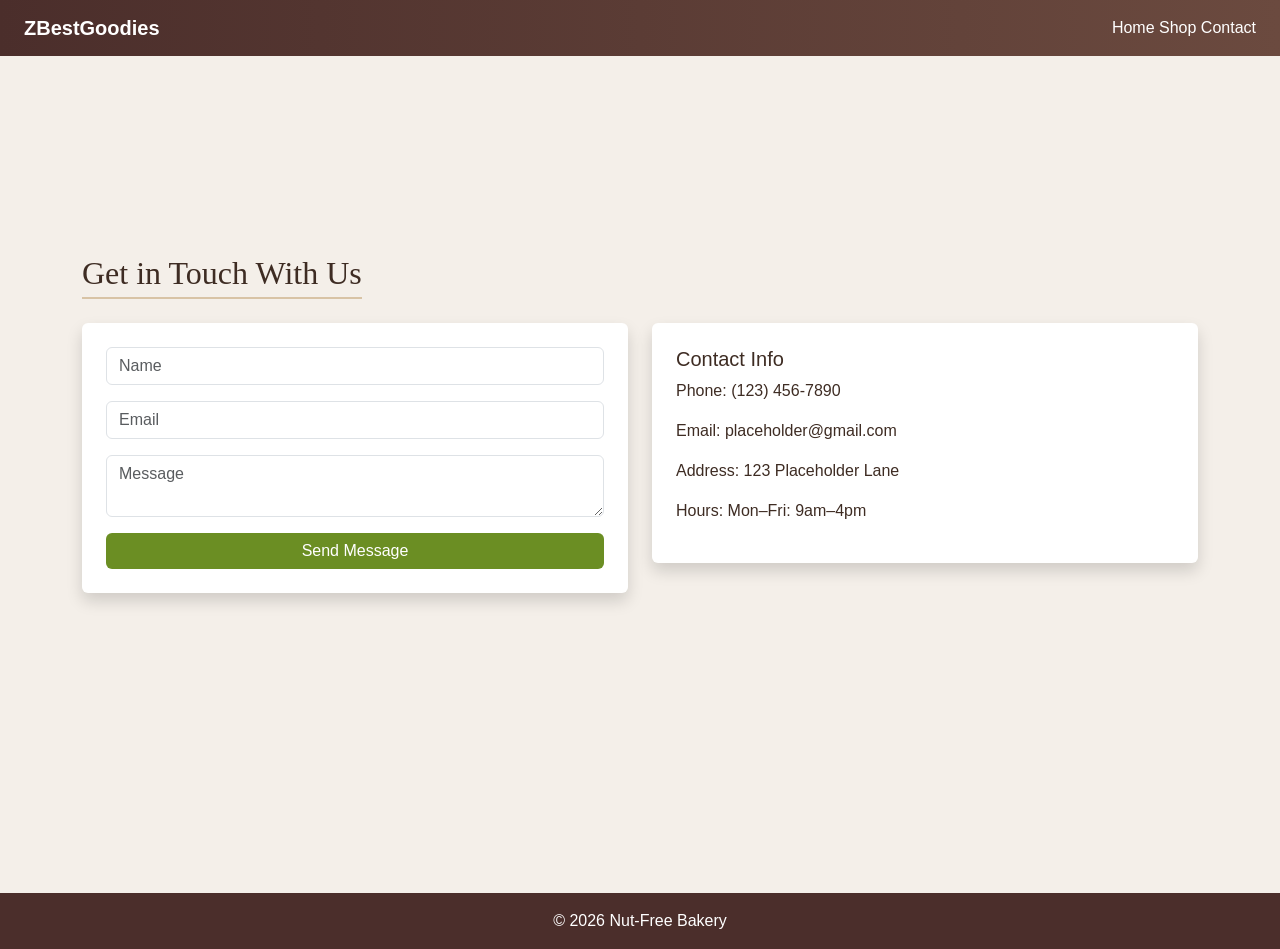
==== contact.html @ af6b980d "Made bare bones version of site" ====
<!doctype html>
<html lang="en">

<head>
    <title>Contact</title>
    <meta charset="utf-8" />
    <meta name="viewport" content="width=device-width, initial-scale=1" />

    <link href="https://cdn.jsdelivr.net/npm/bootstrap@5.3.2/dist/css/bootstrap.min.css" rel="stylesheet" />
    <link rel="stylesheet" href="style.css">
</head>

<body>

    <header class="navbar navbar-expand-lg navbar-dark custom-nav px-4">
        <a class="navbar-brand fw-bold" href="#">ZBestGoodies</a>
        <div class="ms-auto">
            <a href="index.html" class="nav-link d-inline text-white">Home</a>
            <a href="shop.html" class="nav-link d-inline text-white">Shop</a>
            <a href="contact.html" class="nav-link d-inline text-white">Contact</a>
        </div>
    </header>

    <main class="container my-5">
        <h2 class="text-center mb-4 section-title">Get in Touch With Us</h2>

        <div class="row g-4">
            <div class="col-md-6">
                <form class="p-4 shadow rounded bg-white">
                    <input class="form-control mb-3" type="text" placeholder="Name">
                    <input class="form-control mb-3" type="email" placeholder="Email">
                    <textarea class="form-control mb-3" placeholder="Message"></textarea>
                    <button class="btn custom-btn w-100">Send Message</button>
                </form>
            </div>

            <div class="col-md-6">
                <div class="p-4 bg-white shadow rounded">
                    <h5>Contact Info</h5>
                    <p>Phone: (123) 456-7890</p>
                    <p>Email: placeholder@gmail.com</p>
                    <p>Address: 123 Placeholder Lane</p>
                    <p>Hours: Mon–Fri: 9am–4pm</p>
                </div>
            </div>
        </div>
    </main>

    <footer class="text-center py-3 custom-footer">
        © 2026 Nut-Free Bakery
    </footer>

    <script src="https://cdn.jsdelivr.net/npm/bootstrap@5.3.2/dist/js/bootstrap.min.js"></script>
</body>

</html>
---- style.css ----
body {
    background: #f4efe9;
    color: #3e2c23;
    font-family: 'Segoe UI', sans-serif;
}

.custom-nav {
    background: linear-gradient(90deg, #4b2e2b, #6b4a3f);
}

.hero {
    background: url('https://placehold.co/600x400') center/cover;
    height: 1000px;
}

.section-title {
    font-family: Georgia, serif;
    border-bottom: 2px solid #d8c3a5;
    display: inline-block;
    padding-bottom: 5px;
    margin-top: 150px;
}

.custom-btn {
    background: #6b8e23;
    color: white;
    border: none;
}

.custom-btn:hover {
    background: #556b2f;
}

.product-card {
    border: none;
    transition: transform 0.2s;
    margin-top: 25px;
}

.product-card:hover {
    transform: scale(1.03);
}

.custom-footer {
    background: #4b2e2b;
    color: white;
    margin-top: 300px;
}

.card img {
    height: 400px;
    object-fit: cover;
}
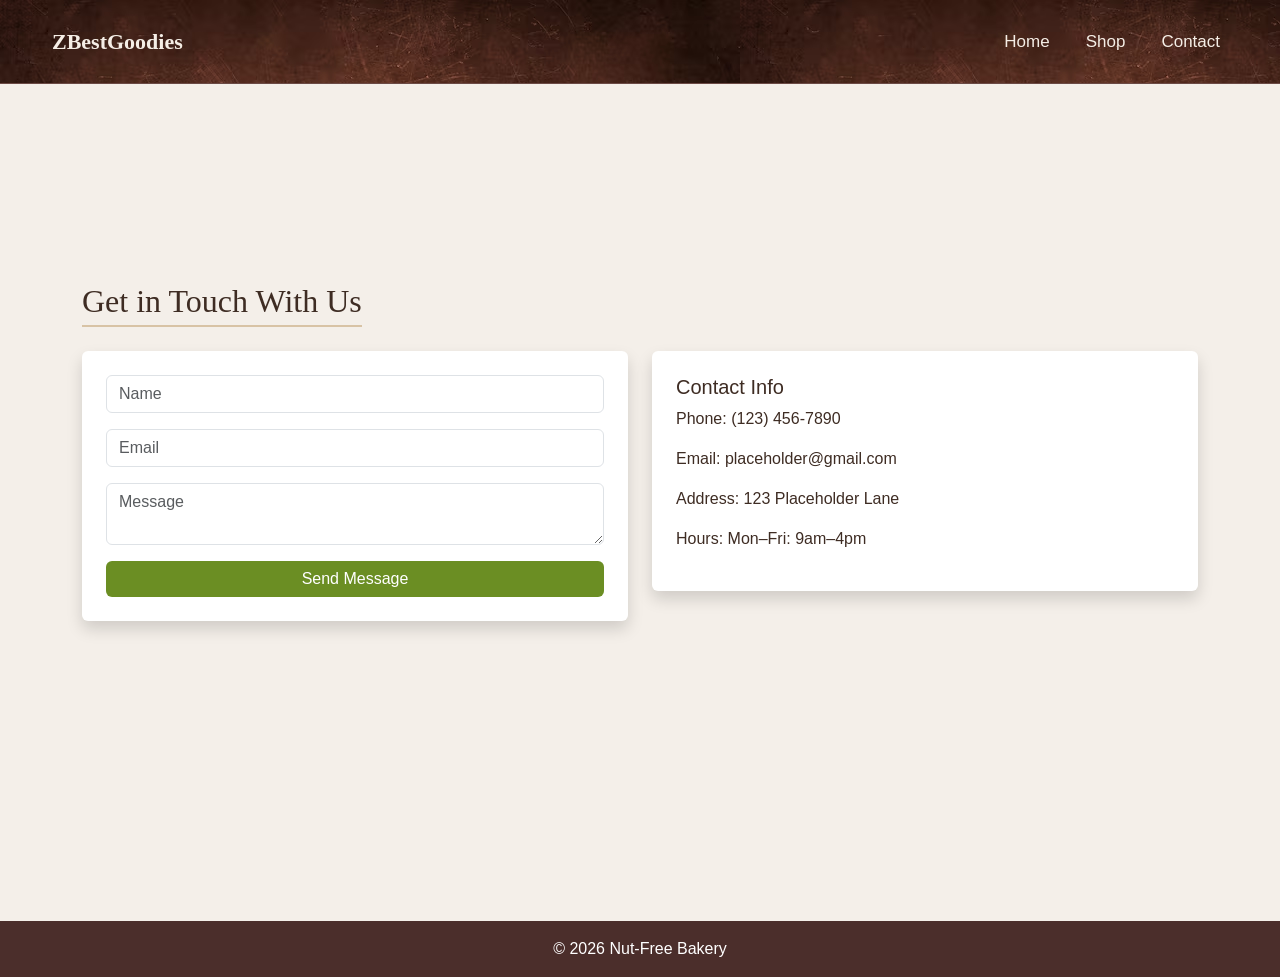
==== commit 6e025fcd: "Made nav better" ====
--- a/contact.html
+++ b/contact.html
@@ -12,13 +12,29 @@
 
 <body>
 
-    <header class="navbar navbar-expand-lg navbar-dark custom-nav px-4">
-        <a class="navbar-brand fw-bold" href="#">ZBestGoodies</a>
-        <div class="ms-auto">
-            <a href="index.html" class="nav-link d-inline text-white">Home</a>
-            <a href="shop.html" class="nav-link d-inline text-white">Shop</a>
-            <a href="contact.html" class="nav-link d-inline text-white">Contact</a>
-        </div>
+    <header>
+        <nav class="navbar navbar-expand-lg navbar-dark">
+            <div class="container-fluid">
+                <a class="navbar-brand" href="#">ZBestGoodies</a>
+                <button class="navbar-toggler" type="button" data-bs-toggle="collapse" data-bs-target="#navbarNav"
+                    aria-controls="navbarNav" aria-expanded="false" aria-label="Toggle navigation">
+                    <span class="navbar-toggler-icon"></span>
+                </button>
+                <div class="collapse navbar-collapse" id="navbarNav">
+                    <ul class="navbar-nav ms-auto">
+                        <li class="nav-item">
+                            <a class="nav-link" href="index.html">Home</a>
+                        </li>
+                        <li class="nav-item">
+                            <a class="nav-link" href="shop.html">Shop</a>
+                        </li>
+                        <li class="nav-item">
+                            <a class="nav-link" href="contact.html">Contact</a>
+                        </li>
+                    </ul>
+                </div>
+            </div>
+        </nav>
     </header>
 
     <main class="container my-5">
--- a/style.css
+++ b/style.css
@@ -4,13 +4,49 @@
     font-family: 'Segoe UI', sans-serif;
 }
 
-.custom-nav {
-    background: linear-gradient(90deg, #4b2e2b, #6b4a3f);
+.navbar {
+    background-image: url("imgs/brown-concrete-wall-with-scratches-vector_53876-143109.png");
+    padding: 20px 40px;
+    border-bottom: 1px solid #6b4a45;
+}
+
+.navbar-brand {
+    font-family: 'Georgia', serif;
+    font-size: 22px;
+    font-weight: bold;
+    color: #f5eee6 !important;
+}
+
+.navbar-nav .nav-link {
+    color: #f5eee6 !important;
+    font-size: 17px;
+    margin-left: 20px;
+    transition: opacity 0.2s ease;
+}
+
+.navbar-nav .nav-link:hover {
+    opacity: 0.7;
+}
+
+.navbar-nav .nav-link.active {
+    border-bottom: 2px solid #d6bfa7;
+}
+
+.navbar-toggler {
+    border-color: #f5eee6;
+}
+
+.navbar-toggler-icon {
+    filter: invert(1);
+}
+
+.container-fluid {
+    max-width: 1200px;
 }
 
 .hero {
     background: url('https://placehold.co/600x400') center/cover;
-    height: 1000px;
+    height: 900px;
 }
 
 .section-title {
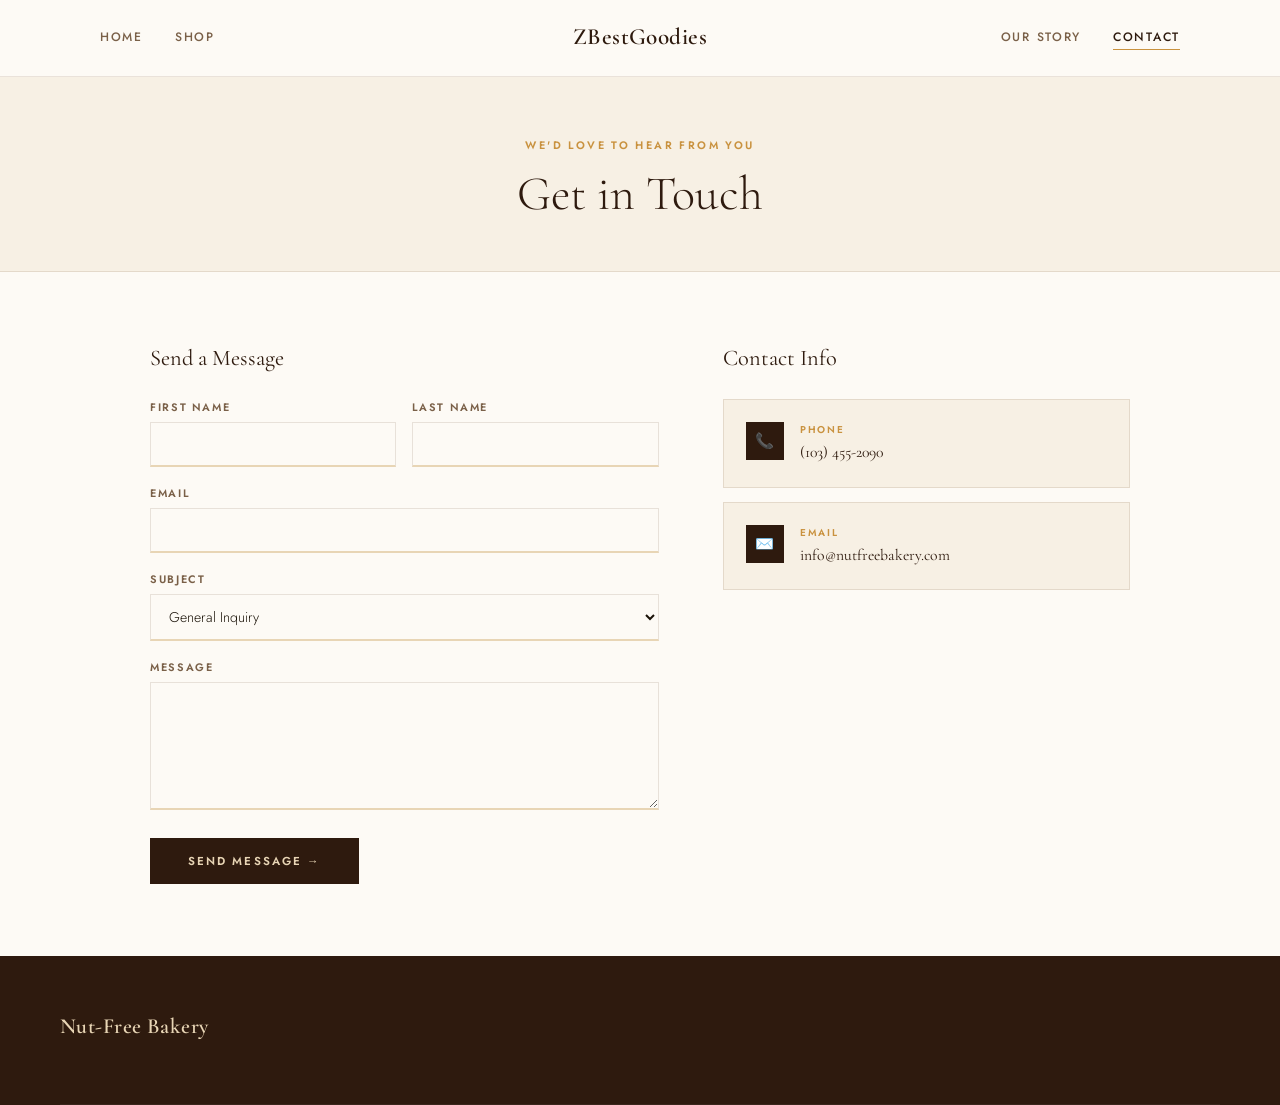
==== commit 2c97dbbf: "Restyled everything" ====
--- a/contact.html
+++ b/contact.html
@@ -1,72 +1,103 @@
-<!doctype html>
+<!DOCTYPE html>
 <html lang="en">
 
 <head>
-    <title>Contact</title>
-    <meta charset="utf-8" />
-    <meta name="viewport" content="width=device-width, initial-scale=1" />
+    <meta charset="UTF-8">
+    <meta name="viewport" content="width=device-width, initial-scale=1.0">
+    <title>Contact — Nut-Free Bakery</title>
 
-    <link href="https://cdn.jsdelivr.net/npm/bootstrap@5.3.2/dist/css/bootstrap.min.css" rel="stylesheet" />
     <link rel="stylesheet" href="style.css">
+    <link href="https://fonts.googleapis.com/css2?family=Cormorant+Garamond&family=Jost&display=swap" rel="stylesheet">
 </head>
 
 <body>
 
     <header>
-        <nav class="navbar navbar-expand-lg navbar-dark">
-            <div class="container-fluid">
-                <a class="navbar-brand" href="#">ZBestGoodies</a>
-                <button class="navbar-toggler" type="button" data-bs-toggle="collapse" data-bs-target="#navbarNav"
-                    aria-controls="navbarNav" aria-expanded="false" aria-label="Toggle navigation">
-                    <span class="navbar-toggler-icon"></span>
-                </button>
-                <div class="collapse navbar-collapse" id="navbarNav">
-                    <ul class="navbar-nav ms-auto">
-                        <li class="nav-item">
-                            <a class="nav-link" href="index.html">Home</a>
-                        </li>
-                        <li class="nav-item">
-                            <a class="nav-link" href="shop.html">Shop</a>
-                        </li>
-                        <li class="nav-item">
-                            <a class="nav-link" href="contact.html">Contact</a>
-                        </li>
-                    </ul>
-                </div>
-            </div>
-        </nav>
-    </header>
+        <div class="header-inner">
+            <nav class="nav-left">
+                <a href="index.html">Home</a>
+                <a href="shop.html">Shop</a>
+            </nav>
 
-    <main class="container my-5">
-        <h2 class="text-center mb-4 section-title">Get in Touch With Us</h2>
-
-        <div class="row g-4">
-            <div class="col-md-6">
-                <form class="p-4 shadow rounded bg-white">
-                    <input class="form-control mb-3" type="text" placeholder="Name">
-                    <input class="form-control mb-3" type="email" placeholder="Email">
-                    <textarea class="form-control mb-3" placeholder="Message"></textarea>
-                    <button class="btn custom-btn w-100">Send Message</button>
-                </form>
+            <div class="logo">
+                <span class="logo-name">ZBestGoodies</span>
             </div>
 
-            <div class="col-md-6">
-                <div class="p-4 bg-white shadow rounded">
-                    <h5>Contact Info</h5>
-                    <p>Phone: (123) 456-7890</p>
-                    <p>Email: placeholder@gmail.com</p>
-                    <p>Address: 123 Placeholder Lane</p>
-                    <p>Hours: Mon–Fri: 9am–4pm</p>
+            <div class="nav-right">
+                <div class="nav-right-links">
+                    <a href="index.html#about-anchor">Our Story</a>
+                    <a class="active" href="contact.html">Contact</a>
                 </div>
             </div>
         </div>
-    </main>
+    </header>
 
-    <footer class="text-center py-3 custom-footer">
-        © 2026 Nut-Free Bakery
+    <div class="page-hero">
+        <span class="tag">We'd love to hear from you</span>
+        <h1>Get in Touch</h1>
+    </div>
+
+    <div class="contact-inner">
+
+        <!-- FORM -->
+        <div class="contact-form-section">
+            <h2>Send a Message</h2>
+
+            <div class="form-row">
+                <div class="field"><label>First Name</label><input type="text"></div>
+                <div class="field"><label>Last Name</label><input type="text"></div>
+            </div>
+
+            <div class="field"><label>Email</label><input type="email"></div>
+
+            <div class="field">
+                <label>Subject</label>
+                <select>
+                    <option>General Inquiry</option>
+                    <option>Order Question</option>
+                </select>
+            </div>
+
+            <div class="field"><label>Message</label><textarea></textarea></div>
+
+            <button class="btn-send" onclick="sendMessage()">Send Message →</button>
+        </div>
+
+        <!-- INFO -->
+        <div class="contact-info-section">
+            <h2>Contact Info</h2>
+
+            <div class="info-card">
+                <div class="info-icon">📞</div>
+                <div>
+                    <div class="info-lbl">Phone</div>
+                    <div class="info-val">(103) 455-2090</div>
+                </div>
+            </div>
+
+            <div class="info-card">
+                <div class="info-icon">✉️</div>
+                <div>
+                    <div class="info-lbl">Email</div>
+                    <div class="info-val">info@nutfreebakery.com</div>
+                </div>
+            </div>
+
+        </div>
+
+    </div>
+
+    <footer>
+        <div class="footer-grid">
+            <div class="f-brand">
+                <span class="logo-name">Nut-Free Bakery</span>
+            </div>
+        </div>
     </footer>
 
-    <script src="https://cdn.jsdelivr.net/npm/bootstrap@5.3.2/dist/js/bootstrap.min.js"></script>
+    <div class="toast" id="toast"></div>
+
+    <script src="script.js"></script>
 </body>
 
 </html>
--- a/style.css
+++ b/style.css
@@ -1,89 +1,1213 @@
+*,
+*::before,
+*::after {
+    margin: 0;
+    padding: 0;
+    box-sizing: border-box;
+}
+
+:root {
+    --ink: #1a1208;
+    --espresso: #2e1a0e;
+    --walnut: #5c3317;
+    --caramel: #a0632a;
+    --gold: #c9923f;
+    --sand: #e8d5b5;
+    --parchment: #f7f0e4;
+    --paper: #fdfaf5;
+    --white: #ffffff;
+    --muted: #7a6048;
+    --border: rgba(92, 51, 23, 0.12);
+    --serif: 'Cormorant Garamond', Georgia, serif;
+    --sans: 'Jost', sans-serif;
+    --ease-out: cubic-bezier(0.16, 1, 0.3, 1);
+}
+
+html {
+    scroll-behavior: smooth;
+}
+
 body {
-    background: #f4efe9;
-    color: #3e2c23;
-    font-family: 'Segoe UI', sans-serif;
-}
-
-.navbar {
-    background-image: url("imgs/brown-concrete-wall-with-scratches-vector_53876-143109.png");
-    padding: 20px 40px;
-    border-bottom: 1px solid #6b4a45;
-}
-
-.navbar-brand {
-    font-family: 'Georgia', serif;
-    font-size: 22px;
-    font-weight: bold;
-    color: #f5eee6 !important;
-}
-
-.navbar-nav .nav-link {
-    color: #f5eee6 !important;
-    font-size: 17px;
-    margin-left: 20px;
-    transition: opacity 0.2s ease;
-}
-
-.navbar-nav .nav-link:hover {
-    opacity: 0.7;
-}
-
-.navbar-nav .nav-link.active {
-    border-bottom: 2px solid #d6bfa7;
-}
-
-.navbar-toggler {
-    border-color: #f5eee6;
-}
-
-.navbar-toggler-icon {
-    filter: invert(1);
-}
-
-.container-fluid {
-    max-width: 1200px;
-}
-
+    font-family: var(--sans);
+    background: var(--paper);
+    color: var(--ink);
+    -webkit-font-smoothing: antialiased;
+}
+
+a {
+    text-decoration: none;
+    color: inherit;
+}
+
+button {
+    cursor: pointer;
+    font-family: var(--sans);
+}
+
+/* ── ANNOUNCEMENT BAR ── */
+.announce {
+    background: var(--espresso);
+    color: var(--sand);
+    text-align: center;
+    padding: 9px 20px;
+    font-size: 0.75rem;
+    letter-spacing: 0.15em;
+    text-transform: uppercase;
+}
+
+/* ── HEADER ── */
+header {
+    background: rgba(253, 250, 245, 0.96);
+    border-bottom: 1px solid var(--border);
+    position: sticky;
+    top: 0;
+    z-index: 200;
+    backdrop-filter: blur(12px);
+}
+
+.header-inner {
+    max-width: 1160px;
+    margin: 0 auto;
+    padding: 0 40px;
+    height: 76px;
+    display: grid;
+    grid-template-columns: 1fr auto 1fr;
+    align-items: center;
+}
+
+.nav-left {
+    display: flex;
+    gap: 32px;
+    align-items: center;
+}
+
+.nav-left a,
+.nav-right-links a {
+    font-size: 0.76rem;
+    letter-spacing: 0.14em;
+    text-transform: uppercase;
+    color: var(--muted);
+    font-weight: 500;
+    position: relative;
+    transition: color 0.2s;
+    padding-bottom: 2px;
+    cursor: pointer;
+}
+
+.nav-left a::after,
+.nav-right-links a::after {
+    content: '';
+    position: absolute;
+    bottom: -2px;
+    left: 0;
+    right: 0;
+    height: 1px;
+    background: var(--gold);
+    transform: scaleX(0);
+    transform-origin: left;
+    transition: transform 0.3s var(--ease-out);
+}
+
+.nav-left a:hover,
+.nav-right-links a:hover,
+.nav-left a.active,
+.nav-right-links a.active {
+    color: var(--espresso);
+}
+
+.nav-left a:hover::after,
+.nav-right-links a:hover::after,
+.nav-left a.active::after,
+.nav-right-links a.active::after {
+    transform: scaleX(1);
+}
+
+.logo {
+    text-align: center;
+    cursor: pointer;
+}
+
+.logo-mark {
+    display: block;
+    font-size: 0.6rem;
+    letter-spacing: 0.3em;
+    text-transform: uppercase;
+    color: var(--gold);
+    font-weight: 500;
+    margin-bottom: 3px;
+}
+
+.logo-name {
+    font-family: var(--serif);
+    font-size: 1.45rem;
+    font-weight: 600;
+    color: var(--espresso);
+    letter-spacing: 0.02em;
+    line-height: 1;
+}
+
+.nav-right {
+    display: flex;
+    justify-content: flex-end;
+    align-items: center;
+    gap: 28px;
+}
+
+.nav-right-links {
+    display: flex;
+    gap: 32px;
+}
+
+.nav-icons {
+    display: flex;
+    gap: 12px;
+    align-items: center;
+}
+
+.icon-btn {
+    background: none;
+    border: none;
+    color: var(--muted);
+    width: 34px;
+    height: 34px;
+    display: flex;
+    align-items: center;
+    justify-content: center;
+    border-radius: 50%;
+    transition: background 0.2s, color 0.2s;
+    font-size: 1rem;
+}
+
+.icon-btn:hover {
+    background: var(--sand);
+    color: var(--espresso);
+}
+
+/* ── PAGES ── */
+.page {
+    display: none;
+    animation: fadeUp 0.45s var(--ease-out) both;
+}
+
+.page.active {
+    display: block;
+}
+
+@keyframes fadeUp {
+    from {
+        opacity: 0;
+        transform: translateY(16px);
+    }
+
+    to {
+        opacity: 1;
+        transform: translateY(0);
+    }
+}
+
+/* ═══════════════════════════════════════
+   HOME
+═══════════════════════════════════════ */
 .hero {
-    background: url('https://placehold.co/600x400') center/cover;
-    height: 900px;
-}
-
-.section-title {
-    font-family: Georgia, serif;
-    border-bottom: 2px solid #d8c3a5;
-    display: inline-block;
-    padding-bottom: 5px;
-    margin-top: 150px;
-}
-
-.custom-btn {
-    background: #6b8e23;
-    color: white;
+    position: relative;
+    min-height: 86vh;
+    display: flex;
+    align-items: center;
+    overflow: hidden;
+    background: var(--espresso);
+}
+
+.hero-bg {
+    position: absolute;
+    inset: 0;
+    background: radial-gradient(ellipse 70% 90% at 60% 50%, rgba(100, 55, 20, 0.6) 0%, transparent 70%),
+        linear-gradient(135deg, #1e0e05 0%, #3d1f0a 45%, #2e1a0e 100%);
+}
+
+.hero-bg::after {
+    content: '';
+    position: absolute;
+    inset: 0;
+    opacity: 0.5;
+    background-image: url("data:image/svg+xml,%3Csvg xmlns='http://www.w3.org/2000/svg' width='300' height='300'%3E%3Cfilter id='n'%3E%3CfeTurbulence type='fractalNoise' baseFrequency='0.75' numOctaves='4' stitchTiles='stitch'/%3E%3C/filter%3E%3Crect width='300' height='300' filter='url(%23n)' opacity='0.06'/%3E%3C/svg%3E");
+}
+
+.hero-circle {
+    position: absolute;
+    right: 7%;
+    top: 50%;
+    transform: translateY(-50%);
+    width: min(44vw, 520px);
+    aspect-ratio: 1;
+    border-radius: 50%;
+    border: 1px solid rgba(201, 146, 63, 0.18);
+    display: flex;
+    align-items: center;
+    justify-content: center;
+}
+
+.hero-circle::before {
+    content: '';
+    position: absolute;
+    inset: 32px;
+    border-radius: 50%;
+    border: 1px solid rgba(201, 146, 63, 0.1);
+}
+
+.hero-emoji {
+    font-size: min(16vw, 190px);
+    filter: drop-shadow(0 40px 80px rgba(0, 0, 0, 0.55));
+    animation: bob 7s ease-in-out infinite;
+    position: relative;
+    z-index: 1;
+}
+
+@keyframes bob {
+
+    0%,
+    100% {
+        transform: translateY(0) rotate(-4deg);
+    }
+
+    50% {
+        transform: translateY(-20px) rotate(4deg);
+    }
+}
+
+.hero-content {
+    position: relative;
+    z-index: 2;
+    max-width: 1160px;
+    margin: 0 auto;
+    padding: 80px 40px;
+    width: 100%;
+}
+
+.eyebrow {
+    display: inline-flex;
+    align-items: center;
+    gap: 10px;
+    font-size: 0.7rem;
+    letter-spacing: 0.26em;
+    text-transform: uppercase;
+    color: var(--gold);
+    font-weight: 500;
+    margin-bottom: 22px;
+}
+
+.eyebrow::before,
+.eyebrow::after {
+    content: '';
+    width: 26px;
+    height: 1px;
+    background: var(--gold);
+    opacity: 0.55;
+}
+
+.hero h1 {
+    font-family: var(--serif);
+    font-size: clamp(3.2rem, 6.5vw, 5.8rem);
+    font-weight: 300;
+    color: var(--white);
+    line-height: 1.02;
+    margin-bottom: 10px;
+    max-width: 540px;
+}
+
+.hero h1 em {
+    font-style: italic;
+    color: var(--gold);
+}
+
+.hero-sub {
+    font-size: 0.85rem;
+    color: rgba(232, 213, 181, 0.55);
+    letter-spacing: 0.12em;
+    margin-bottom: 50px;
+    font-weight: 300;
+}
+
+.hero-btns {
+    display: flex;
+    gap: 14px;
+    flex-wrap: wrap;
+}
+
+.btn-primary {
+    display: inline-flex;
+    align-items: center;
+    gap: 8px;
+    background: var(--gold);
+    color: var(--white);
     border: none;
-}
-
-.custom-btn:hover {
-    background: #556b2f;
-}
-
-.product-card {
+    padding: 15px 36px;
+    font-size: 0.75rem;
+    font-weight: 600;
+    letter-spacing: 0.16em;
+    text-transform: uppercase;
+    transition: all 0.3s var(--ease-out);
+}
+
+.btn-primary:hover {
+    background: var(--caramel);
+    transform: translateY(-2px);
+    box-shadow: 0 14px 44px rgba(201, 146, 63, 0.32);
+}
+
+.btn-ghost {
+    display: inline-flex;
+    align-items: center;
+    gap: 8px;
+    background: transparent;
+    color: rgba(232, 213, 181, 0.75);
+    border: 1px solid rgba(232, 213, 181, 0.25);
+    padding: 15px 36px;
+    font-size: 0.75rem;
+    font-weight: 500;
+    letter-spacing: 0.14em;
+    text-transform: uppercase;
+    transition: all 0.3s var(--ease-out);
+}
+
+.btn-ghost:hover {
+    background: rgba(255, 255, 255, 0.07);
+    border-color: rgba(232, 213, 181, 0.5);
+    transform: translateY(-2px);
+}
+
+/* STATS */
+.stats {
+    background: var(--parchment);
+    border-bottom: 1px solid var(--border);
+}
+
+.stats-inner {
+    max-width: 1000px;
+    margin: 0 auto;
+    padding: 36px 40px;
+    display: flex;
+    justify-content: center;
+}
+
+.stat {
+    flex: 1;
+    text-align: center;
+    padding: 0 36px;
+    border-right: 1px solid var(--border);
+    max-width: 220px;
+}
+
+.stat:last-child {
+    border-right: none;
+}
+
+.stat-n {
+    display: block;
+    font-family: var(--serif);
+    font-size: 2.4rem;
+    font-weight: 600;
+    color: var(--espresso);
+    line-height: 1;
+}
+
+.stat-l {
+    display: block;
+    font-size: 0.68rem;
+    letter-spacing: 0.14em;
+    text-transform: uppercase;
+    color: var(--muted);
+    margin-top: 7px;
+}
+
+/* ABOUT */
+.about {
+    max-width: 1120px;
+    margin: 0 auto;
+    padding: 100px 40px;
+    display: grid;
+    grid-template-columns: 1fr 1fr;
+    gap: 72px;
+    align-items: center;
+}
+
+.about-visual {
+    position: relative;
+}
+
+.about-img {
+    width: 100%;
+    aspect-ratio: 4/5;
+    background: linear-gradient(145deg, #3d200f, #6b3a1f 50%, #9a5a30);
+    display: flex;
+    align-items: center;
+    justify-content: center;
+    font-size: 7rem;
+    position: relative;
+    overflow: hidden;
+}
+
+.about-img::after {
+    content: '';
+    position: absolute;
+    inset: 0;
+    background: linear-gradient(to bottom, transparent 55%, rgba(20, 10, 3, 0.5));
+}
+
+.about-badge {
+    position: absolute;
+    bottom: -20px;
+    right: -20px;
+    width: 108px;
+    height: 108px;
+    background: var(--gold);
+    border-radius: 50%;
+    display: flex;
+    flex-direction: column;
+    align-items: center;
+    justify-content: center;
+    border: 4px solid var(--paper);
+    box-shadow: 0 10px 36px rgba(201, 146, 63, 0.38);
+}
+
+.badge-n {
+    font-family: var(--serif);
+    font-size: 1.55rem;
+    font-weight: 600;
+    color: var(--white);
+    line-height: 1;
+}
+
+.badge-t {
+    font-size: 0.58rem;
+    letter-spacing: 0.1em;
+    text-transform: uppercase;
+    color: rgba(255, 255, 255, 0.85);
+    text-align: center;
+}
+
+.about-copy .tag {
+    display: inline-flex;
+    align-items: center;
+    gap: 8px;
+    font-size: 0.68rem;
+    letter-spacing: 0.22em;
+    text-transform: uppercase;
+    color: var(--gold);
+    font-weight: 600;
+    margin-bottom: 18px;
+}
+
+.about-copy .tag::before {
+    content: '';
+    width: 22px;
+    height: 1px;
+    background: var(--gold);
+}
+
+.about-copy h2 {
+    font-family: var(--serif);
+    font-size: clamp(2rem, 3.2vw, 2.7rem);
+    font-weight: 300;
+    color: var(--espresso);
+    line-height: 1.18;
+    margin-bottom: 22px;
+}
+
+.about-copy h2 em {
+    font-style: italic;
+}
+
+.about-copy p {
+    font-size: 0.91rem;
+    line-height: 1.85;
+    color: var(--muted);
+    margin-bottom: 14px;
+    font-weight: 300;
+}
+
+.signature {
+    font-family: var(--serif);
+    font-size: 1.65rem;
+    font-style: italic;
+    color: var(--caramel);
+    margin-top: 28px;
+}
+
+/* FEATURED */
+.featured {
+    background: var(--espresso);
+    padding: 84px 40px;
+    text-align: center;
+}
+
+.section-eyebrow {
+    font-size: 0.68rem;
+    letter-spacing: 0.24em;
+    text-transform: uppercase;
+    color: var(--gold);
+    font-weight: 600;
+    display: block;
+    margin-bottom: 12px;
+}
+
+.featured h2 {
+    font-family: var(--serif);
+    font-size: clamp(1.8rem, 2.8vw, 2.4rem);
+    color: var(--white);
+    font-weight: 300;
+    margin-bottom: 54px;
+}
+
+.feat-grid {
+    max-width: 900px;
+    margin: 0 auto;
+    display: grid;
+    grid-template-columns: repeat(3, 1fr);
+    gap: 2px;
+}
+
+.feat-card {
+    background: rgba(255, 255, 255, 0.04);
+    padding: 42px 26px;
+    transition: background 0.3s;
+    cursor: pointer;
+}
+
+.feat-card:hover {
+    background: rgba(255, 255, 255, 0.09);
+}
+
+.feat-icon {
+    font-size: 2.8rem;
+    margin-bottom: 16px;
+}
+
+.feat-name {
+    font-family: var(--serif);
+    font-size: 1.1rem;
+    color: var(--sand);
+    margin-bottom: 8px;
+    line-height: 1.3;
+}
+
+.feat-price {
+    font-size: 0.78rem;
+    color: var(--gold);
+    letter-spacing: 0.08em;
+    font-weight: 600;
+}
+
+.feat-cta {
+    margin-top: 14px;
+    font-size: 0.67rem;
+    letter-spacing: 0.14em;
+    text-transform: uppercase;
+    color: rgba(232, 213, 181, 0.35);
+    transition: color 0.2s;
+}
+
+.feat-card:hover .feat-cta {
+    color: var(--gold);
+}
+
+/* ═══════════════════════════════════════
+   SHOP
+═══════════════════════════════════════ */
+.page-hero {
+    background: var(--parchment);
+    border-bottom: 1px solid var(--border);
+    padding: 60px 40px 48px;
+    text-align: center;
+}
+
+.page-hero .tag {
+    font-size: 0.68rem;
+    letter-spacing: 0.22em;
+    text-transform: uppercase;
+    color: var(--gold);
+    font-weight: 600;
+    display: block;
+    margin-bottom: 12px;
+}
+
+.page-hero h1 {
+    font-family: var(--serif);
+    font-size: clamp(2rem, 4vw, 3rem);
+    font-weight: 300;
+    color: var(--espresso);
+}
+
+.breadcrumb {
+    font-size: 0.74rem;
+    letter-spacing: 0.06em;
+    color: var(--muted);
+    margin-top: 14px;
+}
+
+.breadcrumb span {
+    color: var(--gold);
+    margin: 0 5px;
+}
+
+.shop-inner {
+    max-width: 1000px;
+    margin: 0 auto;
+    padding: 60px 40px;
+}
+
+.shop-toolbar {
+    display: flex;
+    align-items: center;
+    justify-content: space-between;
+    margin-bottom: 36px;
+    padding-bottom: 22px;
+    border-bottom: 1px solid var(--border);
+}
+
+.filter-tabs {
+    display: flex;
+    gap: 6px;
+}
+
+.ftab {
+    background: none;
+    border: 1px solid var(--border);
+    padding: 7px 18px;
+    font-size: 0.7rem;
+    letter-spacing: 0.12em;
+    text-transform: uppercase;
+    color: var(--muted);
+    transition: all 0.2s;
+    border-radius: 2px;
+}
+
+.ftab.active,
+.ftab:hover {
+    background: var(--espresso);
+    color: var(--sand);
+    border-color: var(--espresso);
+}
+
+.shop-count {
+    font-size: 0.76rem;
+    color: var(--muted);
+    letter-spacing: 0.06em;
+}
+
+.product-grid {
+    display: grid;
+    grid-template-columns: repeat(auto-fill, minmax(285px, 1fr));
+    gap: 24px;
+}
+
+.pcard {
+    background: var(--white);
+    border: 1px solid var(--border);
+    overflow: hidden;
+    transition: box-shadow 0.3s var(--ease-out), transform 0.3s var(--ease-out);
+}
+
+.pcard:hover {
+    box-shadow: 0 18px 54px rgba(30, 15, 5, 0.11);
+    transform: translateY(-5px);
+}
+
+.pcard-img {
+    aspect-ratio: 4/3;
+    background: linear-gradient(135deg, var(--parchment), var(--sand));
+    display: flex;
+    align-items: center;
+    justify-content: center;
+    font-size: 4.5rem;
+    position: relative;
+}
+
+.pcard-badge {
+    position: absolute;
+    top: 12px;
+    right: 12px;
+    background: var(--gold);
+    color: var(--white);
+    font-size: 0.6rem;
+    letter-spacing: 0.12em;
+    text-transform: uppercase;
+    padding: 4px 10px;
+    font-weight: 600;
+}
+
+.pcard-body {
+    padding: 22px;
+}
+
+.pcard-cat {
+    font-size: 0.64rem;
+    letter-spacing: 0.2em;
+    text-transform: uppercase;
+    color: var(--gold);
+    font-weight: 600;
+    margin-bottom: 8px;
+}
+
+.pcard-name {
+    font-family: var(--serif);
+    font-size: 1.2rem;
+    color: var(--espresso);
+    margin-bottom: 10px;
+    line-height: 1.25;
+}
+
+.pcard-desc {
+    font-size: 0.82rem;
+    color: var(--muted);
+    line-height: 1.65;
+    margin-bottom: 20px;
+    font-weight: 300;
+}
+
+.pcard-foot {
+    display: flex;
+    align-items: center;
+    justify-content: space-between;
+}
+
+.pcard-price {
+    font-family: var(--serif);
+    font-size: 1.35rem;
+    font-weight: 600;
+    color: var(--espresso);
+}
+
+.btn-add {
+    background: var(--espresso);
+    color: var(--sand);
     border: none;
-    transition: transform 0.2s;
-    margin-top: 25px;
-}
-
-.product-card:hover {
-    transform: scale(1.03);
-}
-
-.custom-footer {
-    background: #4b2e2b;
-    color: white;
-    margin-top: 300px;
-}
-
-.card img {
-    height: 400px;
-    object-fit: cover;
+    padding: 10px 20px;
+    font-size: 0.68rem;
+    font-weight: 600;
+    letter-spacing: 0.12em;
+    text-transform: uppercase;
+    transition: all 0.22s;
+}
+
+.btn-add:hover {
+    background: var(--walnut);
+    transform: translateY(-1px);
+}
+
+/* ═══════════════════════════════════════
+   CONTACT
+═══════════════════════════════════════ */
+.contact-inner {
+    max-width: 1060px;
+    margin: 0 auto;
+    padding: 72px 40px;
+    display: grid;
+    grid-template-columns: 5fr 4fr;
+    gap: 64px;
+}
+
+.contact-form-section h2,
+.contact-info-section h2 {
+    font-family: var(--serif);
+    font-size: 1.4rem;
+    font-weight: 400;
+    color: var(--espresso);
+    margin-bottom: 28px;
+}
+
+.form-row {
+    display: grid;
+    grid-template-columns: 1fr 1fr;
+    gap: 16px;
+}
+
+.field {
+    margin-bottom: 18px;
+}
+
+.field label {
+    display: block;
+    font-size: 0.68rem;
+    letter-spacing: 0.15em;
+    text-transform: uppercase;
+    color: var(--muted);
+    font-weight: 600;
+    margin-bottom: 7px;
+}
+
+.field input,
+.field select,
+.field textarea {
+    width: 100%;
+    background: var(--paper);
+    border: 1px solid var(--border);
+    border-bottom: 2px solid var(--sand);
+    padding: 11px 14px;
+    font-family: var(--sans);
+    font-size: 0.88rem;
+    color: var(--ink);
+    outline: none;
+    transition: border-color 0.2s, background 0.2s;
+    font-weight: 300;
+    border-radius: 0;
+}
+
+.field input:focus,
+.field select:focus,
+.field textarea:focus {
+    border-bottom-color: var(--gold);
+    background: var(--white);
+}
+
+.field textarea {
+    resize: vertical;
+    min-height: 128px;
+}
+
+.btn-send {
+    background: var(--espresso);
+    color: var(--sand);
+    border: none;
+    padding: 15px 38px;
+    font-size: 0.72rem;
+    font-weight: 600;
+    letter-spacing: 0.18em;
+    text-transform: uppercase;
+    transition: all 0.28s var(--ease-out);
+    display: inline-flex;
+    align-items: center;
+    gap: 8px;
+    margin-top: 4px;
+}
+
+.btn-send:hover {
+    background: var(--walnut);
+    transform: translateY(-2px);
+    box-shadow: 0 8px 28px rgba(30, 15, 5, 0.17);
+}
+
+.info-card {
+    background: var(--parchment);
+    border: 1px solid var(--border);
+    padding: 22px 22px;
+    margin-bottom: 14px;
+    display: flex;
+    gap: 16px;
+    align-items: flex-start;
+    transition: box-shadow 0.2s;
+}
+
+.info-card:hover {
+    box-shadow: 0 6px 22px rgba(30, 15, 5, 0.06);
+}
+
+.info-icon {
+    width: 38px;
+    height: 38px;
+    background: var(--espresso);
+    display: flex;
+    align-items: center;
+    justify-content: center;
+    font-size: 0.95rem;
+    color: var(--sand);
+    flex-shrink: 0;
+}
+
+.info-lbl {
+    font-size: 0.62rem;
+    letter-spacing: 0.18em;
+    text-transform: uppercase;
+    color: var(--gold);
+    font-weight: 600;
+    margin-bottom: 5px;
+}
+
+.info-val {
+    font-family: var(--serif);
+    font-size: 0.98rem;
+    color: var(--espresso);
+    line-height: 1.45;
+}
+
+.info-val small {
+    display: block;
+    font-size: 0.78rem;
+    color: var(--muted);
+    font-family: var(--sans);
+    font-weight: 300;
+    margin-top: 2px;
+}
+
+.hours-grid {
+    display: grid;
+    grid-template-columns: auto 1fr;
+    gap: 3px 14px;
+    margin-top: 4px;
+}
+
+.hday {
+    font-size: 0.78rem;
+    color: var(--muted);
+    font-family: var(--sans);
+}
+
+.htime {
+    font-size: 0.78rem;
+    color: var(--espresso);
+    font-family: var(--sans);
+}
+
+.social-group {
+    margin-top: 26px;
+}
+
+.social-group p {
+    font-size: 0.68rem;
+    letter-spacing: 0.16em;
+    text-transform: uppercase;
+    color: var(--muted);
+    margin-bottom: 10px;
+}
+
+.social-pills {
+    display: flex;
+    gap: 8px;
+    flex-wrap: wrap;
+}
+
+.spill {
+    display: inline-flex;
+    align-items: center;
+    gap: 6px;
+    background: none;
+    border: 1px solid var(--border);
+    padding: 8px 15px;
+    font-size: 0.7rem;
+    letter-spacing: 0.1em;
+    text-transform: uppercase;
+    color: var(--muted);
+    transition: all 0.2s;
+    font-weight: 600;
+}
+
+.spill:hover {
+    background: var(--espresso);
+    color: var(--sand);
+    border-color: var(--espresso);
+}
+
+/* ── FOOTER ── */
+footer {
+    background: var(--espresso);
+    padding: 60px 40px 0;
+}
+
+.footer-grid {
+    max-width: 1160px;
+    margin: 0 auto;
+    display: grid;
+    grid-template-columns: 2fr 1fr 1fr 1fr;
+    gap: 48px;
+    padding-bottom: 52px;
+    border-bottom: 1px solid rgba(255, 255, 255, 0.06);
+}
+
+.f-brand .logo-name {
+    color: var(--sand);
+    font-size: 1.35rem;
+    display: block;
+    margin-bottom: 14px;
+}
+
+.f-brand p {
+    font-size: 0.82rem;
+    color: rgba(232, 213, 181, 0.45);
+    line-height: 1.78;
+    font-weight: 300;
+    max-width: 250px;
+}
+
+.f-social {
+    display: flex;
+    gap: 9px;
+    margin-top: 22px;
+}
+
+.fsoc {
+    width: 33px;
+    height: 33px;
+    border: 1px solid rgba(232, 213, 181, 0.18);
+    background: none;
+    color: rgba(232, 213, 181, 0.45);
+    display: flex;
+    align-items: center;
+    justify-content: center;
+    font-size: 0.78rem;
+    transition: all 0.2s;
+}
+
+.fsoc:hover {
+    border-color: var(--gold);
+    color: var(--gold);
+}
+
+.f-col h4 {
+    font-family: var(--serif);
+    font-size: 1rem;
+    color: var(--sand);
+    margin-bottom: 16px;
+    font-weight: 400;
+}
+
+.f-col ul {
+    list-style: none;
+}
+
+.f-col ul li {
+    margin-bottom: 9px;
+    font-size: 0.8rem;
+    color: rgba(232, 213, 181, 0.4);
+    cursor: pointer;
+    transition: color 0.2s;
+}
+
+.f-col ul li:hover {
+    color: var(--sand);
+}
+
+.footer-bottom {
+    max-width: 1160px;
+    margin: 0 auto;
+    padding: 18px 0;
+    display: flex;
+    justify-content: space-between;
+    align-items: center;
+    font-size: 0.7rem;
+    color: rgba(232, 213, 181, 0.28);
+    letter-spacing: 0.06em;
+}
+
+.pay-row {
+    display: flex;
+    gap: 7px;
+}
+
+.pay {
+    background: rgba(255, 255, 255, 0.05);
+    border: 1px solid rgba(255, 255, 255, 0.07);
+    padding: 3px 8px;
+    font-size: 0.63rem;
+    letter-spacing: 0.08em;
+    color: rgba(232, 213, 181, 0.35);
+    text-transform: uppercase;
+}
+
+/* ── TOAST ── */
+.toast {
+    position: fixed;
+    bottom: 30px;
+    left: 50%;
+    transform: translateX(-50%) translateY(72px);
+    background: var(--espresso);
+    color: var(--sand);
+    padding: 13px 30px;
+    font-size: 0.8rem;
+    letter-spacing: 0.06em;
+    box-shadow: 0 8px 36px rgba(30, 15, 5, 0.32);
+    border-left: 3px solid var(--gold);
+    transition: transform 0.45s var(--ease-out), opacity 0.28s;
+    z-index: 999;
+    white-space: nowrap;
+    pointer-events: none;
+    opacity: 0;
+}
+
+.toast.show {
+    transform: translateX(-50%) translateY(0);
+    opacity: 1;
+}
+
+/* ── RESPONSIVE ── */
+@media (max-width: 900px) {
+    .nav-left {
+        display: none;
+    }
+
+    .header-inner {
+        grid-template-columns: auto 1fr;
+    }
+
+    .logo {
+        text-align: left;
+    }
+
+    .nav-right {
+        gap: 14px;
+    }
+
+    .hero-circle {
+        display: none;
+    }
+
+    .about {
+        grid-template-columns: 1fr;
+        gap: 44px;
+    }
+
+    .feat-grid {
+        grid-template-columns: 1fr;
+        gap: 2px;
+    }
+
+    .footer-grid {
+        grid-template-columns: 1fr 1fr;
+        gap: 36px;
+    }
+
+    .contact-inner {
+        grid-template-columns: 1fr;
+    }
+
+    .form-row {
+        grid-template-columns: 1fr;
+    }
+}
+
+@media (max-width: 600px) {
+
+    .header-inner,
+    .hero-content,
+    .stats-inner,
+    .about,
+    .featured,
+    .shop-inner,
+    .page-hero,
+    .contact-inner,
+    footer {
+        padding-left: 20px;
+        padding-right: 20px;
+    }
+
+    .stats-inner {
+        flex-wrap: wrap;
+    }
+
+    .stat {
+        border-right: none;
+        min-width: 45%;
+    }
+
+    .footer-grid {
+        grid-template-columns: 1fr;
+    }
+
+    .footer-bottom {
+        flex-direction: column;
+        gap: 12px;
+        text-align: center;
+    }
+
+    .product-grid {
+        grid-template-columns: 1fr;
+    }
 }
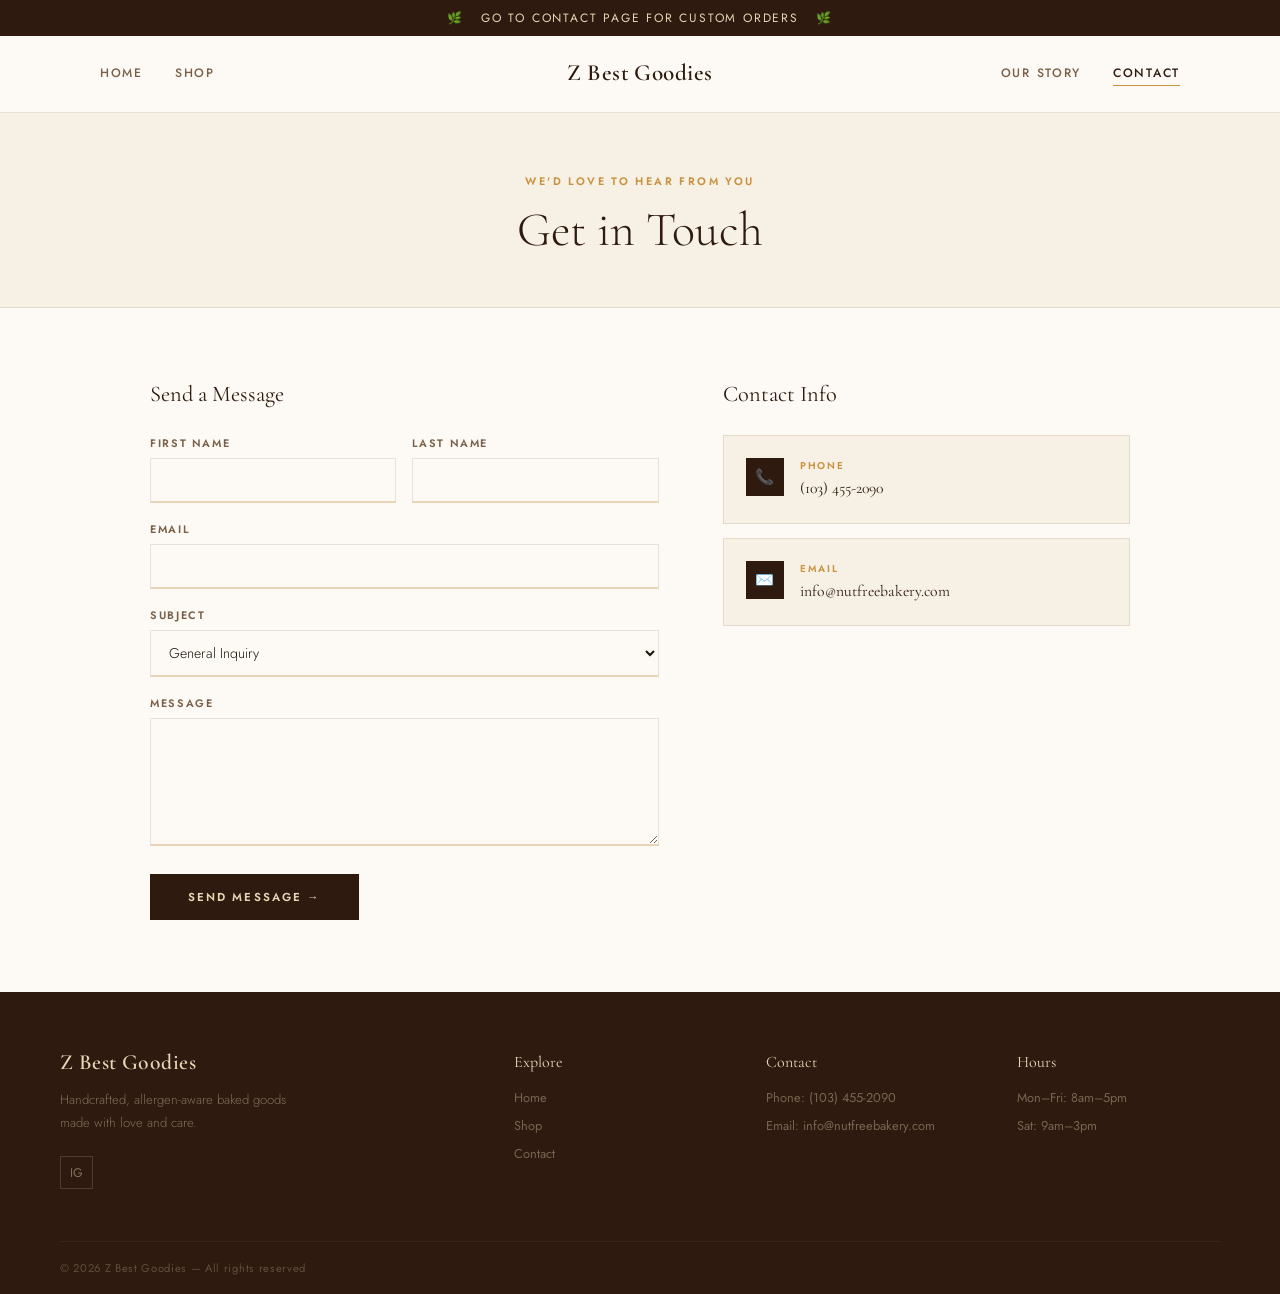
==== commit d5a03d9c: "adding all the images and fixed some minor issues" ====
--- a/contact.html
+++ b/contact.html
@@ -11,7 +11,7 @@
 </head>
 
 <body>
-
+    <div class="announce">🌿 &nbsp; GO TO CONTACT PAGE FOR CUSTOM ORDERS &nbsp; 🌿</div>
     <header>
         <div class="header-inner">
             <nav class="nav-left">
@@ -20,7 +20,7 @@
             </nav>
 
             <div class="logo">
-                <span class="logo-name">ZBestGoodies</span>
+                <span class="logo-name">Z Best Goodies</span>
             </div>
 
             <div class="nav-right">
@@ -52,10 +52,19 @@
 
             <div class="field">
                 <label>Subject</label>
-                <select>
-                    <option>General Inquiry</option>
-                    <option>Order Question</option>
+                <select id="subject-select" onchange="subjectChanged(this.value)">
+                    <option value="general">General Inquiry</option>
+                    <option value="order">Order Question</option>
+                    <option value="custom">Custom Order</option>
                 </select>
+            </div>
+
+            <div id="custom-order-fields" class="hidden">
+                <div class="field"><label>Product / Item</label><input type="text"
+                        placeholder="e.g. Cookie Cake, 12-inch"></div>
+                <div class="field"><label>Details</label><textarea
+                        placeholder="Describe custom design, flavors, colors, date needed..."></textarea></div>
+                <div class="field"><label>Desired Date</label><input type="date"></div>
             </div>
 
             <div class="field"><label>Message</label><textarea></textarea></div>
@@ -90,9 +99,41 @@
     <footer>
         <div class="footer-grid">
             <div class="f-brand">
-                <span class="logo-name">Nut-Free Bakery</span>
+                <span class="logo-name">Z Best Goodies</span>
+                <p>Handcrafted, allergen-aware baked goods made with love and care.</p>
+                <div class="f-social">
+                    <a class="fsoc" href="https://www.instagram.com/zbestgoodies/?hl=en" target="_blank"
+                        rel="noopener noreferrer">IG</a>
+                </div>
+            </div>
+
+            <div class="f-col">
+                <h4>Explore</h4>
+                <ul>
+                    <li><a href="index.html">Home</a></li>
+                    <li><a href="shop.html">Shop</a></li>
+                    <li><a href="contact.html">Contact</a></li>
+                </ul>
+            </div>
+
+            <div class="f-col">
+                <h4>Contact</h4>
+                <ul>
+                    <li>Phone: (103) 455-2090</li>
+                    <li>Email: info@nutfreebakery.com</li>
+                </ul>
+            </div>
+
+            <div class="f-col">
+                <h4>Hours</h4>
+                <ul>
+                    <li>Mon–Fri: 8am–5pm</li>
+                    <li>Sat: 9am–3pm</li>
+                </ul>
             </div>
         </div>
+
+        <div class="footer-bottom">© 2026 Z Best Goodies — All rights reserved</div>
     </footer>
 
     <div class="toast" id="toast"></div>
--- a/style.css
+++ b/style.css
@@ -44,7 +44,6 @@
     font-family: var(--sans);
 }
 
-/* ── ANNOUNCEMENT BAR ── */
 .announce {
     background: var(--espresso);
     color: var(--sand);
@@ -255,11 +254,11 @@
 }
 
 .hero-emoji {
-    font-size: min(16vw, 190px);
     filter: drop-shadow(0 40px 80px rgba(0, 0, 0, 0.55));
     animation: bob 7s ease-in-out infinite;
     position: relative;
     z-index: 1;
+    width: 90%;
 }
 
 @keyframes bob {
@@ -446,6 +445,27 @@
     overflow: hidden;
 }
 
+/* If an <img> is placed inside .about-img, make it cover the area */
+.about-img img {
+    width: 100%;
+    height: 100%;
+    object-fit: cover;
+    display: block;
+}
+
+/* Slightly smaller emoji on tighter screens */
+@media (max-width: 900px) {
+    .about-img {
+        font-size: 5rem;
+    }
+}
+
+@media (max-width: 600px) {
+    .about-img {
+        font-size: 3.6rem;
+    }
+}
+
 .about-img::after {
     content: '';
     position: absolute;
@@ -700,11 +720,22 @@
     gap: 24px;
 }
 
+/* Make all cards match height within the grid */
+.product-grid {
+    grid-auto-rows: 1fr;
+}
+
 .pcard {
     background: var(--white);
     border: 1px solid var(--border);
     overflow: hidden;
     transition: box-shadow 0.3s var(--ease-out), transform 0.3s var(--ease-out);
+}
+
+.pcard {
+    display: flex;
+    flex-direction: column;
+    height: 100%;
 }
 
 .pcard:hover {
@@ -739,6 +770,59 @@
     padding: 22px;
 }
 
+.pcard-body {
+    flex: 1 1 auto;
+    display: flex;
+    flex-direction: column;
+}
+
+.pcard-desc {
+    margin-bottom: 16px;
+}
+
+.pcard-desc p {
+    margin-bottom: 8px;
+    font-size: 0.9rem;
+}
+
+.pcard-desc small {
+    color: var(--muted);
+    display: block;
+    margin-top: 6px;
+}
+
+.pcard-list {
+    list-style: none;
+    padding: 0;
+    margin: 0;
+    display: grid;
+    gap: 6px;
+}
+
+.pcard-list li {
+    font-size: 0.95rem;
+    color: var(--ink);
+}
+
+/* Small "more info" link and hidden details */
+.more-link {
+    font-size: 0.82rem;
+    color: var(--espresso);
+    text-decoration: underline;
+    cursor: pointer;
+    margin-left: 6px;
+}
+
+.pcard-details {
+    margin-top: 10px;
+    font-size: 0.9rem;
+    color: var(--muted);
+}
+
+.hidden {
+    display: none;
+}
+
 .pcard-cat {
     font-size: 0.64rem;
     letter-spacing: 0.2em;
@@ -768,6 +852,10 @@
     display: flex;
     align-items: center;
     justify-content: space-between;
+    margin-top: auto;
+    padding-top: 12px;
+    gap: 12px;
+    border-top: 1px solid var(--border);
 }
 
 .pcard-price {
@@ -927,6 +1015,38 @@
     font-size: 0.98rem;
     color: var(--espresso);
     line-height: 1.45;
+}
+
+/* Product image sizing: make all product photos uniform */
+.pcard-img {
+    position: relative;
+    width: 100%;
+    height: 220px;
+    overflow: hidden;
+    border-radius: 10px;
+    background: var(--paper);
+    display: flex;
+    align-items: center;
+    justify-content: center;
+}
+
+.pcard-img .pcard-photo {
+    width: 100%;
+    height: 100%;
+    object-fit: cover;
+    display: block;
+}
+
+@media (max-width: 900px) {
+    .pcard-img {
+        height: 180px;
+    }
+}
+
+@media (max-width: 600px) {
+    .pcard-img {
+        height: 140px;
+    }
 }
 
 .info-val small {
